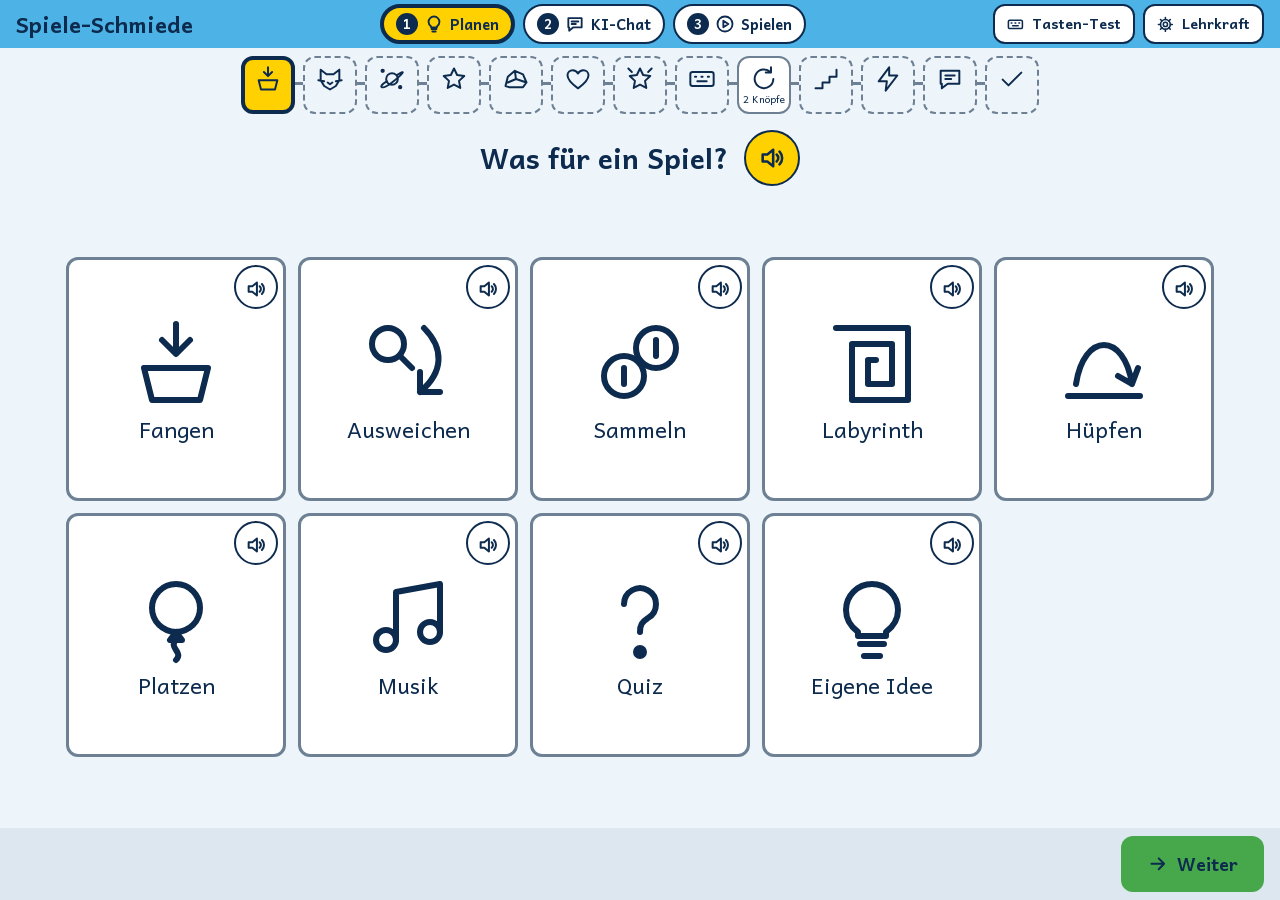
==== index.html @ 3419789c "Code überarbeiten führt zum Planen; Änderungen liegen beim Wechsel in den Chat im Zwischenspeicher C" ====
<!DOCTYPE html>
<html lang="de">
<head>
<meta charset="UTF-8">
<meta name="viewport" content="width=device-width, initial-scale=1">
<title>Spiele-Schmiede</title>
<link rel="manifest" href="manifest.webmanifest">
<link rel="apple-touch-icon" href="icon-180.png">
<meta name="apple-mobile-web-app-capable" content="yes">
<meta name="apple-mobile-web-app-title" content="Schmiede">
<link rel="stylesheet" href="design.css?v=15">
<link rel="stylesheet" href="style.css?v=15">
</head>
<body>
<header>
  <h1>Spiele-Schmiede</h1>
  <div class="phasen" data-aktiv="1"></div>
  <nav>
    <button class="knopf leise" id="btnTasten" data-symbol="tasten">Tasten-Test</button>
    <button class="knopf leise" id="btnLehrer" data-symbol="zahnrad">Lehrkraft</button>
  </nav>
</header>

<ol id="schritte" aria-label="Schritte"></ol>

<main>
  <div class="frage">
    <h2 id="frage" tabindex="-1"></h2>
    <button class="ton" id="frageTon" aria-label="Frage vorlesen" data-symbol="ton"></button>
  </div>
  <div id="inhalt"></div>
</main>

<footer>
  <button class="knopf leise" id="btnZurueck" data-symbol="zurueck">Zurück</button>
  <button class="knopf gruen" id="btnWeiter" data-symbol="weiter">Weiter</button>
</footer>

<dialog id="fenster">
  <div class="fensterkopf">
    <h2 id="fensterTitel"></h2>
    <button class="knopf leise" id="fensterZu" data-symbol="kreuz">Schließen</button>
  </div>
  <div id="fensterInhalt"></div>
</dialog>

<dialog id="chatFenster" class="voll" aria-label="Schritt 2: KI-Chat">
  <div class="leiste">
    <div class="phasen" data-aktiv="2"></div>
    <button class="knopf leise" id="btnNeuScan" data-symbol="qr" hidden>QR-Code</button>
  </div>
  <div id="scanner" hidden>
    <p class="auftrag">Halte den QR-Code vor die Kamera.</p>
    <video id="kamera" playsinline muted aria-label="Kamerabild"></video>
  </div>
  <div id="keinChat" hidden>
    <button class="knopf riesig" id="btnScan" data-symbol="qr">QR-Code scannen</button>
  </div>
  <button class="knopf leise" id="btnCode" data-symbol="tasten">Ich tippe den Code ein</button>
  <div id="fremd" hidden>
    <p class="fremdschild">Hier bist du im <b>AIS-Chat</b></p>
    <iframe id="chatRahmen" title="AIS-Chat" allow="clipboard-write; clipboard-read; microphone"></iframe>
  </div>
  <p id="chatHinweis" role="status"></p>
  <div id="anleitung" hidden>
    <div class="auftragszeile">
      <button class="ton" id="auftragTon" aria-label="Anleitung vorlesen" data-symbol="ton"></button>
    </div>
    <ol id="auftraege"></ol>
    <div class="abschluss">
      <button class="knopf leise" id="btnErledigt" role="checkbox" aria-checked="false"><span class="kasten" data-symbol="haken"></span>Alles erledigt: Mein Code ist kopiert.</button>
      <button class="knopf gruen" id="btnStarten" data-symbol="start" disabled>Spiel starten</button>
    </div>
  </div>
</dialog>

<dialog id="spielFenster" class="voll" aria-label="Schritt 3: Spielen">
  <div class="leiste">
    <div class="phasen" data-aktiv="3"></div>
    <div class="werkzeug" id="werkzeug">
      <button class="knopf gruen" id="btnVoll" data-symbol="bild">Vollbild</button>
      <button class="knopf leise" id="btnNochmal" data-symbol="neu">Neu starten</button>
      <button class="knopf orange" id="btnKaputt" data-symbol="reparieren">Code überarbeiten</button>
      <button class="knopf leise" id="btnAnsehen" data-symbol="editor">Code ansehen</button>
    </div>
  </div>
  <div id="einfuegen">
    <p id="spielHinweis" class="meldung" role="status"></p>
    <button class="knopf gruen riesig" id="btnEinfuegen" data-symbol="start">Einfügen und spielen</button>
    <textarea id="codeFeld" aria-label="Code hier einsetzen" hidden placeholder="Hier tippen, dann „Einsetzen“" autocomplete="off" autocorrect="off" autocapitalize="off" spellcheck="false"></textarea>
    <button class="knopf leise" id="btnAltes" data-symbol="zurueck">Letztes Spiel</button>
  </div>
  <div id="buehne" hidden>
    <iframe id="spielRahmen" title="Mein Spiel" sandbox="allow-scripts allow-modals" allow="fullscreen" hidden></iframe>
    <button class="knopf leise" id="btnKlein" data-symbol="kreuz" aria-label="Vollbild beenden" hidden></button>
  </div>
</dialog>

<dialog id="editorFenster" class="voll" aria-label="HTML-Editor">
  <div class="chatkopf">
    <button class="knopf" id="editorZu" data-symbol="zurueck">Zurück zum Spiel</button>
  </div>
  <iframe id="editorRahmen" title="HTML-Editor" allow="fullscreen; clipboard-read; clipboard-write"></iframe>
</dialog>

<noscript>Diese App braucht JavaScript.</noscript>
<script src="vendor/jsQR.js"></script>
<script src="symbole.js?v=15"></script>
<script src="app.js?v=15"></script>
<script src="spiel.js?v=15"></script>
</body>
</html>
---- design.css ----
/* ==========================================================================
   Gemeinsames Design der Unterrichts-Apps (Förderschule KME)
   Farben angelehnt an Olympia München 1972 (Otl Aicher):
   sieben Farben plus Weiß, kein Rot, kein Schwarz. Regeln: DESIGN.md
   Diese Datei ist in allen Apps gleich. App-eigenes gehört in style.css.
   Version 3 (Dunkelmodus in Mittelblau)
   ========================================================================== */

:root {
  /* Palette */
  --hellblau:    #4DB2E6;  /* Hauptfarbe, Hauptknopf */
  --blau:        #0067B1;  /* nur Schrift, Links, Linien, Symbole auf Weiß, nie als Fläche */
  --gruen:       #46A84A;  /* „Richtig“, Weiter */
  --hellgruen:   #A6D27A;
  --gelb:        #FFD100;  /* Hinweis, Markierung, Fokus */
  --orange:      #F39200;  /* „Schau noch mal“ */
  --silber:      #B9C1C8;
  --weiss:       #FFFFFF;
  --dunkelblau:  #0D2B4E;  /* Schrift statt Schwarz, auf jeder Farbfläche */

  /* Fachfarben als Signal im Stundenplan. Nur als Fläche mit dunkelblauer Schrift.
     Deutsch ist ein warmes Zinnoberrot, kein Signalrot (4,7 : 1 mit Dunkelblau). */
  --fach-deutsch: #EF6B45;
  --fach-mathe:   var(--hellblau);

  /* Akzent der App: Hauptknöpfe, Auswahl. Standard Hellblau, eine App kann ihre Fachfarbe setzen. */
  --app-akzent:  var(--hellblau);

  /* dunklere Töne für farbige Schrift auf Weiß */
  --gruen-text:  #1E6B2A;
  --orange-text: #9A4F00;
  --gruen-schrift: var(--gruen-text);    /* im Dunkelmodus heller */
  --orange-schrift: var(--orange-text);

  /* Rollen (wechseln im Dunkelmodus) */
  --hg:          #EEF5FA;  /* Seitenhintergrund */
  --karte:       #FFFFFF;  /* Karten, Fenster */
  --flaeche-2:   #DCE7F0;  /* Reiterleiste, leise Flächen */
  --auswahl:     #DCEFFA;  /* ausgewählte Karte */
  --text:        var(--dunkelblau);
  --leise:       #4A5E74;  /* Nebentext, 6,1 : 1 auf --hg */
  --linie:       #D5DEE6;  /* Trennlinien (nur Deko) */
  --rand:        #6E8094;  /* Ränder von Eingabefeldern und Schaltern, mind. 3 : 1 */
  --akzent-text: var(--blau);
  --hinweis-text: var(--orange-text);

  /* Schrift */
  --schrift: "Andika", system-ui, -apple-system, sans-serif;
  --gr-1: 18px;
  --gr-2: 22px;
  --gr-3: 28px;
  --gr-4: 36px;

  /* Abstände (8er-Raster) */
  --a-1: 8px;
  --a-2: 16px;
  --a-3: 24px;
  --a-4: 32px;

  /* Formen */
  --rundung: 12px;
  --rundung-gross: 20px;
  --knopf-hoehe: 56px;
  --rand-breite: 2px;

  color-scheme: light dark;
}

@media (prefers-color-scheme: dark) {
  :root {
    --hg:          #1D4F80;  /* Mittelblau, Text 7,4 : 1 */
    --karte:       #23598D;
    --flaeche-2:   #2A6498;
    --auswahl:     #2F6CA3;
    --text:        #E8F1F8;
    --leise:       #D6E7F5;
    --linie:       #3A80BC;
    --rand:        #B4D2EC;
    --akzent-text: #B5E2FC;  /* Hellblau, aufgehellt, damit Schrift auf Mittelblau 4,5 : 1 erreicht */
    --hinweis-text: #FFC266; /* Orange, aufgehellt */
    --gruen-schrift: #BFE39A;
    --orange-schrift: #FFC266;
  }
}

/* ---------- Grundlage ---------- */
*, *::before, *::after { box-sizing: border-box; }
html, body { margin: 0; }
body {
  font-family: var(--schrift);
  font-size: var(--gr-1);
  line-height: 1.4;
  color: var(--text);
  -webkit-text-size-adjust: 100%;
}
button, input, select, textarea { font: inherit; color: inherit; }
button { cursor: pointer; }
button:disabled { opacity: 0.45; cursor: not-allowed; }
a { color: var(--akzent-text); }

/* Fokus-Rahmen für Taster und Tastatur: Gelb innen, Dunkelblau außen, auf jeder Farbe sichtbar */
:focus-visible {
  outline: 4px solid var(--gelb);
  outline-offset: 0;
  box-shadow: 0 0 0 7px var(--dunkelblau);
}

/* ---------- Knöpfe ---------- */
/* Hauptknopf: Hellblau. Alle Knöpfe mit dunkelblauer Schrift, flach, ohne Schatten. */
.knopf {
  display: inline-flex; align-items: center; justify-content: center; gap: var(--a-1);
  min-height: var(--knopf-hoehe);
  padding: 0 var(--a-3);
  border: var(--rand-breite) solid transparent;
  border-radius: var(--rundung);
  background: var(--app-akzent); color: var(--dunkelblau);
  font-weight: 700; text-decoration: none;
}
.knopf.leise   { background: var(--karte); color: var(--text); border-color: var(--rand); }
.knopf.gruen   { background: var(--gruen); }
.knopf.gelb    { background: var(--gelb); }
.knopf.orange  { background: var(--orange); }

/* Symbole: eigene Linien-SVGs, Farbe = Schriftfarbe */
.symbol {
  width: 1.2em; height: 1.2em; flex: none; vertical-align: -0.2em;
  fill: none; stroke: currentColor; stroke-width: 2.2; stroke-linecap: round; stroke-linejoin: round;
}

/* ---------- Ruhige Bewegung, wenn das iPad es so eingestellt hat ----------
   Langsame Anzeigen, die etwas bedeuten (z. B. ein ablaufender Zeitbalken),
   bekommen die Klasse .bewegung-erlaubt und laufen weiter. */
@media (prefers-reduced-motion: reduce) {
  *:not(.bewegung-erlaubt), *::before, *::after {
    animation-duration: 0.01ms !important;
    animation-iteration-count: 1 !important;
    transition-duration: 0.01ms !important;
    scroll-behavior: auto !important;
  }
}
---- style.css ----
@font-face { font-family: "Andika"; font-weight: 400; font-display: swap; src: url("schriften/andika-400.woff2") format("woff2"); }
@font-face { font-family: "Andika"; font-weight: 700; font-display: swap; src: url("schriften/andika-700.woff2") format("woff2"); }

body { background: var(--hg); height: 100vh; height: 100dvh; overflow: hidden; display: flex; flex-direction: column; }
header { display: flex; flex-wrap: wrap; align-items: center; justify-content: space-between; gap: var(--a-1);
  padding: var(--a-1) var(--a-2); background: var(--hellblau); color: var(--dunkelblau); }
h1 { margin: 0; font-size: var(--gr-2); }
h2 { margin: 0; font-size: var(--gr-3); }
h3 { font-size: var(--gr-2); margin: var(--a-3) 0 var(--a-1); }
nav { display: flex; gap: var(--a-1); }
nav .knopf { min-height: 48px; padding: 0 12px; font-size: 16px; }
header .knopf.leise { background: var(--weiss); color: var(--dunkelblau); border-color: var(--dunkelblau); }

.phasen { display: flex; gap: var(--a-1); justify-content: center; }
.phase { display: flex; align-items: center; gap: var(--a-1); min-height: 52px; padding: 0 var(--a-2); border: 2px solid var(--dunkelblau); border-radius: 999px;
  background: var(--weiss); color: var(--dunkelblau); font-weight: 700; }
.phase b { display: grid; place-items: center; width: 28px; height: 28px; border-radius: 50%; background: var(--dunkelblau); color: var(--weiss); }
.phase svg { width: 26px; height: 26px; }
.phase[aria-current] { background: var(--gelb); border-width: 5px; }

#schritte { flex: none; display: flex; gap: 8px; list-style: none; margin: 0 auto; padding: var(--a-1); max-width: 100%; overflow-x: auto; position: relative; }
#schritte li { position: relative; flex: none; }
#schritte li + li::before { content: ""; position: absolute; left: -8px; top: 26px; width: 8px; height: 3px; background: var(--rand); }
#schritte button { width: 54px; height: 58px; display: flex; flex-direction: column; align-items: center; justify-content: center; padding: 2px;
  border: 2px dashed var(--rand); border-radius: var(--rundung); background: transparent; }
#schritte button.fertig { border-style: solid; background: var(--karte); }
#schritte button[aria-current] { background: var(--gelb); color: var(--dunkelblau); border: 4px solid var(--dunkelblau); }
#schritte svg { width: 28px; height: 28px; flex: none; stroke-width: 1.7; }
#schritte span { font-size: 10px; line-height: 1.2; max-width: 100%; height: 13px; overflow: hidden; white-space: nowrap; text-overflow: ellipsis; }

main { flex: 1; min-height: 0; overflow: auto; display: flex; flex-direction: column; width: 100%; max-width: 1180px; margin: 0 auto; padding: var(--a-1) var(--a-2); }
.frage { display: flex; align-items: center; justify-content: center; gap: var(--a-2); margin-bottom: var(--a-1); text-align: center; }
#inhalt { flex: 1; min-height: 0; display: flex; flex-direction: column; gap: var(--a-1); }
#inhalt.mitte { justify-content: safe center; }
.ton { width: 56px; height: 56px; flex: none; border-radius: 50%; border: 2px solid var(--dunkelblau); background: var(--gelb); color: var(--dunkelblau); padding: 12px; }
.ton svg { width: 100%; height: 100%; }

.raster { display: grid; gap: 12px; grid-template-columns: repeat(var(--quer, 5), minmax(0, 1fr)); grid-template-rows: repeat(var(--zquer, 2), minmax(0, 1fr)); }
#inhalt .raster { flex: 1; min-height: 0; max-height: calc(var(--zquer) * 250px); margin-block: auto; width: 100%; }
@media (orientation: portrait) {
  .raster { grid-template-columns: repeat(var(--hoch, 3), minmax(0, 1fr)); grid-template-rows: repeat(var(--zhoch, 3), minmax(0, 1fr)); }
  #inhalt .raster { max-height: calc(var(--zhoch) * 230px); }
}
.kachel { position: relative; display: flex; min-height: 0; }
.wahl { flex: 1; min-height: 0; overflow: hidden; display: flex; flex-direction: column; align-items: center; justify-content: center; gap: 4px; padding: 6px;
  border: 3px solid var(--rand); border-radius: var(--rundung); background: var(--karte); font-size: var(--gr-2); line-height: 1.2; }
.wahl svg { flex: 0 1 96px; min-height: 28px; width: 96px; stroke-width: 1.5; }
.wahl[aria-pressed="true"] { background: var(--gelb); color: var(--dunkelblau); border: 6px solid var(--dunkelblau); }
.kachel .ton { position: absolute; top: 8px; right: 8px; width: 44px; height: 44px; padding: 9px; background: var(--weiss); }
.raster.fehler { --quer: 6; --hoch: 4; grid-template-rows: none; grid-auto-rows: 104px; }
.raster.fehler .wahl { font-size: 15px; justify-content: flex-end; }
.raster.fehler .wahl svg { flex-basis: 40px; width: 40px; }
.raster.fehler .kachel .ton { width: 34px; height: 34px; padding: 6px; top: 5px; right: 5px; }
#mehr { height: 56px; min-height: 56px; }
#fensterInhalt h3 { margin: var(--a-1) 0 4px; font-size: var(--gr-1); }
#fensterInhalt > p:last-child { margin-bottom: 0; }

label { display: block; }
textarea, input[type=url] { width: 100%; padding: var(--a-2); border: 2px solid var(--rand); border-radius: var(--rundung); background: var(--karte); }
textarea { min-height: 72px; resize: none; }
#eigen { flex: none; height: 72px; }
#wunsch { height: 180px; }

.zettel { flex: none; display: grid; grid-template-columns: repeat(auto-fit, minmax(150px, 1fr)); gap: var(--a-1); margin: 0; padding: 0; list-style: none; }
.zettel span { display: -webkit-box; -webkit-box-orient: vertical; -webkit-line-clamp: 2; overflow: hidden; overflow-wrap: anywhere; }
.zettel button { width: 100%; height: 100%; min-height: 56px; display: flex; align-items: center; gap: 6px; padding: 4px var(--a-1); text-align: left; font-size: 15px; line-height: 1.2;
  border: 2px solid var(--rand); border-radius: var(--rundung); background: var(--karte); }
.zettel svg { flex: none; width: 32px; height: 32px; stroke-width: 1.6; }
.reihe { display: flex; flex-wrap: wrap; gap: var(--a-2); justify-content: center; align-items: center; margin: var(--a-2) 0; }
.reihe.links { justify-content: flex-start; }
.gross { min-height: 80px; font-size: var(--gr-2); }
pre { white-space: pre-wrap; font: inherit; background: var(--karte); border: 2px solid var(--linie); border-radius: var(--rundung); padding: var(--a-2); user-select: text; }
.meldung { margin: 0; text-align: center; font-size: var(--gr-2); min-height: 1.4em; }

footer { flex: none; display: flex; justify-content: space-between; gap: var(--a-1); padding: var(--a-1) var(--a-2) max(var(--a-1), env(safe-area-inset-bottom)); background: var(--flaeche-2); }
footer [hidden] { display: none; }
footer .weg { visibility: hidden; }

dialog { width: min(820px, calc(100vw - 32px)); max-height: calc(100dvh - 32px); border: 3px solid var(--dunkelblau); border-radius: var(--rundung-gross);
  background: var(--hg); color: var(--text); padding: var(--a-2); }
dialog::backdrop { background: rgba(13, 43, 78, .7); }
.fensterkopf { display: flex; justify-content: space-between; align-items: center; gap: var(--a-2); margin-bottom: var(--a-2); }

.tastenfeld { display: grid; grid-template-columns: repeat(3, 96px); gap: var(--a-1); justify-content: center; }
.taste { height: 96px; display: grid; place-items: center; border: 3px solid var(--rand); border-radius: var(--rundung); background: var(--karte); }
.taste svg { width: 56px; height: 56px; }
.taste.an { background: var(--gruen); color: var(--dunkelblau); border: 6px solid var(--dunkelblau); }
.taste.breit { grid-column: 1 / -1; }

dialog.voll[open] { display: flex; flex-direction: column; gap: var(--a-1); width: 100vw; max-width: none; height: 100vh; height: 100dvh; max-height: none; border: 0; border-radius: 0; padding: var(--a-1); }
dialog.voll [hidden] { display: none !important; }
.leiste { display: flex; flex-wrap: wrap; align-items: center; justify-content: space-between; gap: var(--a-1); }
.werkzeug { display: flex; flex-wrap: wrap; gap: var(--a-1); }
.leiste .knopf { min-height: 48px; padding: 0 12px; font-size: 16px; }
dialog .leiste .phasen { margin-inline: auto; }
#scanner, #keinChat { flex: 1; min-height: 0; display: flex; flex-direction: column; align-items: center; justify-content: center; gap: var(--a-2); }
#kamera { flex: 1; min-height: 0; width: 100%; object-fit: contain; }
.auftrag { margin: 0; font-size: var(--gr-3); text-align: center; }
#btnCode { align-self: center; flex: none; }
/* Fremder Bereich: lila Rahmen wie das AIS-Chat-Logo. Eigener Bereich: Hellblau der Spiele-Schmiede. */
#fremd { flex: 1; min-height: 0; display: flex; flex-direction: column; border: 6px solid #45297A; border-radius: var(--rundung); background: #45297A; }
.fremdschild { margin: 0; padding: 0 0 4px; text-align: center; color: #fff; font-size: 16px; }
#chatRahmen, #spielRahmen, #editorRahmen { flex: 1; min-height: 0; width: 100%; border: 0; border-radius: var(--rundung); background: #fff; }
#chatHinweis { margin: 0; text-align: center; }
#chatHinweis:empty { display: none; }
#anleitung { flex: none; display: flex; flex-direction: column; gap: var(--a-1); padding: var(--a-1) var(--a-2); border-radius: var(--rundung); background: var(--hellblau); color: var(--dunkelblau); }
.appschild { margin: 0; font-size: var(--gr-1); font-weight: 700; }
.auftragszeile { display: flex; align-items: center; justify-content: center; gap: var(--a-2); }
.auftragszeile .ton { width: 44px; height: 44px; padding: 9px; }
#auftraege { display: grid; grid-template-columns: repeat(3, minmax(0, 1fr)); gap: var(--a-1); margin: 0; padding: 0; list-style: none; }
#auftraege li { display: flex; align-items: center; gap: var(--a-1); padding: 6px var(--a-1); border-radius: var(--rundung); background: var(--weiss); font-size: 16px; line-height: 1.25; }
#auftraege b { flex: none; display: grid; place-items: center; width: 30px; height: 30px; border-radius: 50%; background: var(--dunkelblau); color: var(--weiss); }
#auftraege svg { flex: none; width: 30px; height: 30px; }
.abschluss { display: flex; flex-wrap: wrap; justify-content: center; align-items: center; gap: var(--a-1) var(--a-3); }
.abschluss .knopf { min-height: 60px; }
#btnErledigt { background: var(--weiss); color: var(--dunkelblau); border: 3px solid var(--dunkelblau); }
.kasten { display: grid; place-items: center; width: 36px; height: 36px; border: 3px solid var(--dunkelblau); border-radius: 6px; }
.kasten svg { width: 28px; height: 28px; stroke-width: 3.5; visibility: hidden; }
#btnErledigt[aria-checked="true"] { background: var(--gelb); }
#btnErledigt[aria-checked="true"] svg { visibility: visible; }
#btnStarten:disabled { background: var(--silber); }
.phase:disabled { opacity: .4; }
@media (orientation: portrait) { #auftraege { grid-template-columns: 1fr; } }
#einfuegen { flex: 1; min-height: 0; overflow: auto; display: flex; flex-direction: column; align-items: center; justify-content: center; gap: var(--a-2); }
.riesig { min-height: 96px; padding: 0 48px; font-size: var(--gr-3); }
#codeFeld { max-width: 640px; height: 80px; flex: none; }
#btnEinfuegen { flex: 1; max-height: 60vh; width: min(100%, 900px); flex-direction: column; gap: var(--a-3); font-size: 56px; border-radius: var(--rundung-gross); }
#btnEinfuegen svg { width: 140px; height: 140px; stroke-width: 1.5; }
dialog.spielt[open] { padding: 0; gap: 0; }
dialog.spielt .leiste { display: none; }
dialog.spielt #spielRahmen { border-radius: 0; }
#buehne { position: relative; flex: 1; min-height: 0; display: flex; flex-direction: column; background: #fff; }
#btnKlein { position: absolute; top: 6px; right: 6px; z-index: 2; width: 44px; min-height: 44px; padding: 0; border-radius: 50%; opacity: .45; }

@media (max-width: 1100px) {
  h1 { position: absolute; width: 1px; height: 1px; overflow: hidden; clip-path: inset(50%); }
}
@media (max-width: 520px) {
  h2 { font-size: var(--gr-2); }
  .phase { padding: 0 8px; gap: 4px; font-size: 14px; }
  .phase svg { display: none; }
  .wahl { font-size: 16px; }
  .kachel .ton { width: 34px; height: 34px; padding: 6px; top: 4px; right: 4px; }
  footer { padding: var(--a-2) var(--a-1); }
  footer .knopf { padding: 0 12px; gap: 4px; font-size: 16px; }
}

/* ---------- Kompakt: möglichst viel Platz für AIS-Chat und Spiel ---------- */
header { padding: 4px var(--a-2); }
.phase { min-height: 40px; padding: 0 12px; gap: 6px; font-size: 15px; }
.phase b { width: 22px; height: 22px; font-size: 13px; }
.phase svg { width: 20px; height: 20px; }
.phase[aria-current] { border-width: 4px; }
header nav .knopf, .leiste .knopf { min-height: 40px; font-size: 14px; }
dialog.voll[open] { gap: 4px; padding: 4px; }
dialog.spielt[open] { padding: 0; gap: 0; }
#fremd { border-width: 3px; }
.fremdschild { font-size: 13px; line-height: 1.3; padding-bottom: 2px; }
#anleitung { flex-direction: row; flex-wrap: wrap; align-items: center; justify-content: center; gap: 6px 8px; padding: 6px; }
.auftragszeile .ton { width: 40px; height: 40px; padding: 8px; }
#auftraege { display: flex; flex-wrap: wrap; justify-content: center; gap: 6px; }
#auftraege li { gap: 6px; padding: 3px 8px; min-height: 40px; font-size: 14px; }
#auftraege b { width: 22px; height: 22px; font-size: 13px; }
#auftraege svg { width: 22px; height: 22px; }
#auftraege .kopierzeichen svg { width: 30px; height: 30px; color: #45297A; stroke-width: 2; }
.abschluss { gap: 6px var(--a-2); flex-basis: 100%; }
.abschluss .knopf { min-height: 44px; font-size: 16px; }
.kasten { width: 26px; height: 26px; border-width: 2px; }
.kasten svg { width: 20px; height: 20px; }
@media (orientation: portrait) { #auftraege { display: flex; flex-direction: column; flex: 1; } }

#inhalt .raster.fehler { flex: none; max-height: none; margin: 0; grid-template-rows: none; grid-auto-rows: 100px; }
#wunsch.kurz { height: 72px; flex: none; }
@media (orientation: portrait) { .raster.fehler { grid-template-columns: repeat(4, minmax(0, 1fr)); grid-template-rows: none; } }
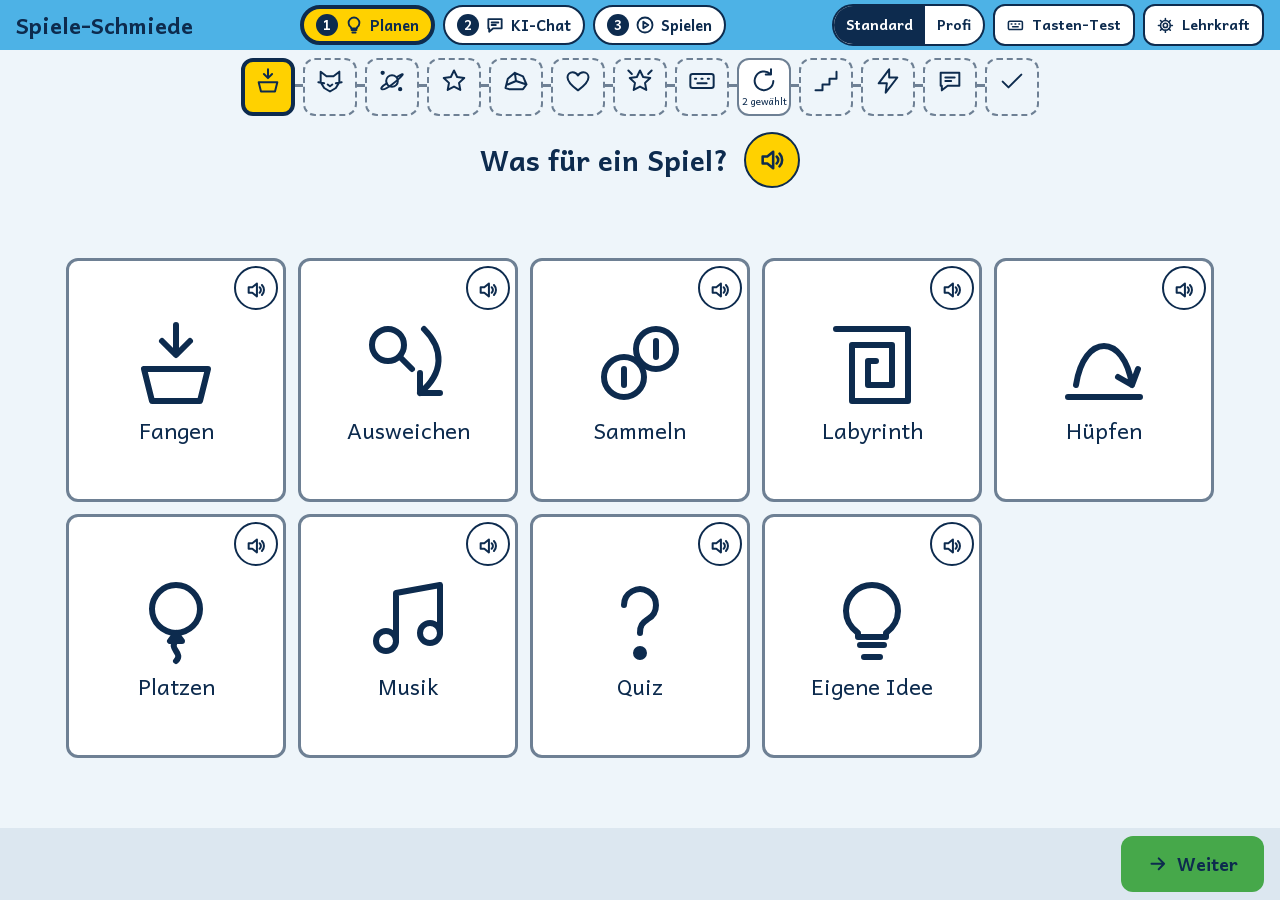
==== commit 0a26710e: "Profi-Modus mit mehr Spielarten und zusätzlichen Planungsschritten Co-Authored-By: Claude Sonnet 5.5" ====
--- a/index.html
+++ b/index.html
@@ -8,14 +8,18 @@
 <link rel="apple-touch-icon" href="icon-180.png">
 <meta name="apple-mobile-web-app-capable" content="yes">
 <meta name="apple-mobile-web-app-title" content="Schmiede">
-<link rel="stylesheet" href="design.css?v=15">
-<link rel="stylesheet" href="style.css?v=15">
+<link rel="stylesheet" href="design.css?v=18">
+<link rel="stylesheet" href="style.css?v=18">
 </head>
 <body>
 <header>
   <h1>Spiele-Schmiede</h1>
   <div class="phasen" data-aktiv="1"></div>
   <nav>
+    <div class="modus" role="group" aria-label="Stufe">
+      <button type="button" id="btnStandard" aria-pressed="true">Standard</button>
+      <button type="button" id="btnProfi" aria-pressed="false">Profi</button>
+    </div>
     <button class="knopf leise" id="btnTasten" data-symbol="tasten">Tasten-Test</button>
     <button class="knopf leise" id="btnLehrer" data-symbol="zahnrad">Lehrkraft</button>
   </nav>
@@ -56,6 +60,7 @@
   <div id="keinChat" hidden>
     <button class="knopf riesig" id="btnScan" data-symbol="qr">QR-Code scannen</button>
   </div>
+  <button class="knopf gruen" id="btnBleiben" data-symbol="zurueck" hidden>Zurück zum Chat</button>
   <button class="knopf leise" id="btnCode" data-symbol="tasten">Ich tippe den Code ein</button>
   <div id="fremd" hidden>
     <p class="fremdschild">Hier bist du im <b>AIS-Chat</b></p>
@@ -105,8 +110,9 @@
 
 <noscript>Diese App braucht JavaScript.</noscript>
 <script src="vendor/jsQR.js"></script>
-<script src="symbole.js?v=15"></script>
-<script src="app.js?v=15"></script>
-<script src="spiel.js?v=15"></script>
+<script src="symbole.js?v=18"></script>
+<script src="profi.js?v=18"></script>
+<script src="app.js?v=18"></script>
+<script src="spiel.js?v=18"></script>
 </body>
 </html>
--- a/style.css
+++ b/style.css
@@ -96,7 +96,7 @@
 #scanner, #keinChat { flex: 1; min-height: 0; display: flex; flex-direction: column; align-items: center; justify-content: center; gap: var(--a-2); }
 #kamera { flex: 1; min-height: 0; width: 100%; object-fit: contain; }
 .auftrag { margin: 0; font-size: var(--gr-3); text-align: center; }
-#btnCode { align-self: center; flex: none; }
+#btnCode, #btnBleiben { align-self: center; flex: none; }
 /* Fremder Bereich: lila Rahmen wie das AIS-Chat-Logo. Eigener Bereich: Hellblau der Spiele-Schmiede. */
 #fremd { flex: 1; min-height: 0; display: flex; flex-direction: column; border: 6px solid #45297A; border-radius: var(--rundung); background: #45297A; }
 .fremdschild { margin: 0; padding: 0 0 4px; text-align: center; color: #fff; font-size: 16px; }
@@ -172,3 +172,12 @@
 #inhalt .raster.fehler { flex: none; max-height: none; margin: 0; grid-template-rows: none; grid-auto-rows: 100px; }
 #wunsch.kurz { height: 72px; flex: none; }
 @media (orientation: portrait) { .raster.fehler { grid-template-columns: repeat(4, minmax(0, 1fr)); grid-template-rows: none; } }
+
+/* ---------- Standard oder Profi ---------- */
+.modus { display: flex; border: 2px solid var(--dunkelblau); border-radius: 999px; overflow: hidden; background: var(--weiss); }
+.modus button { min-height: 38px; padding: 0 12px; border: 0; background: transparent; color: var(--dunkelblau); font-size: 14px; font-weight: 700; }
+.modus button[aria-pressed="true"] { background: var(--dunkelblau); color: var(--weiss); }
+.zettel.viele { grid-template-columns: repeat(auto-fill, minmax(120px, 1fr)); gap: 4px; }
+.zettel.viele button { min-height: 40px; padding: 2px 6px; font-size: 12px; }
+.zettel.viele svg { width: 22px; height: 22px; }
+.zettel.viele span { -webkit-line-clamp: 1; }
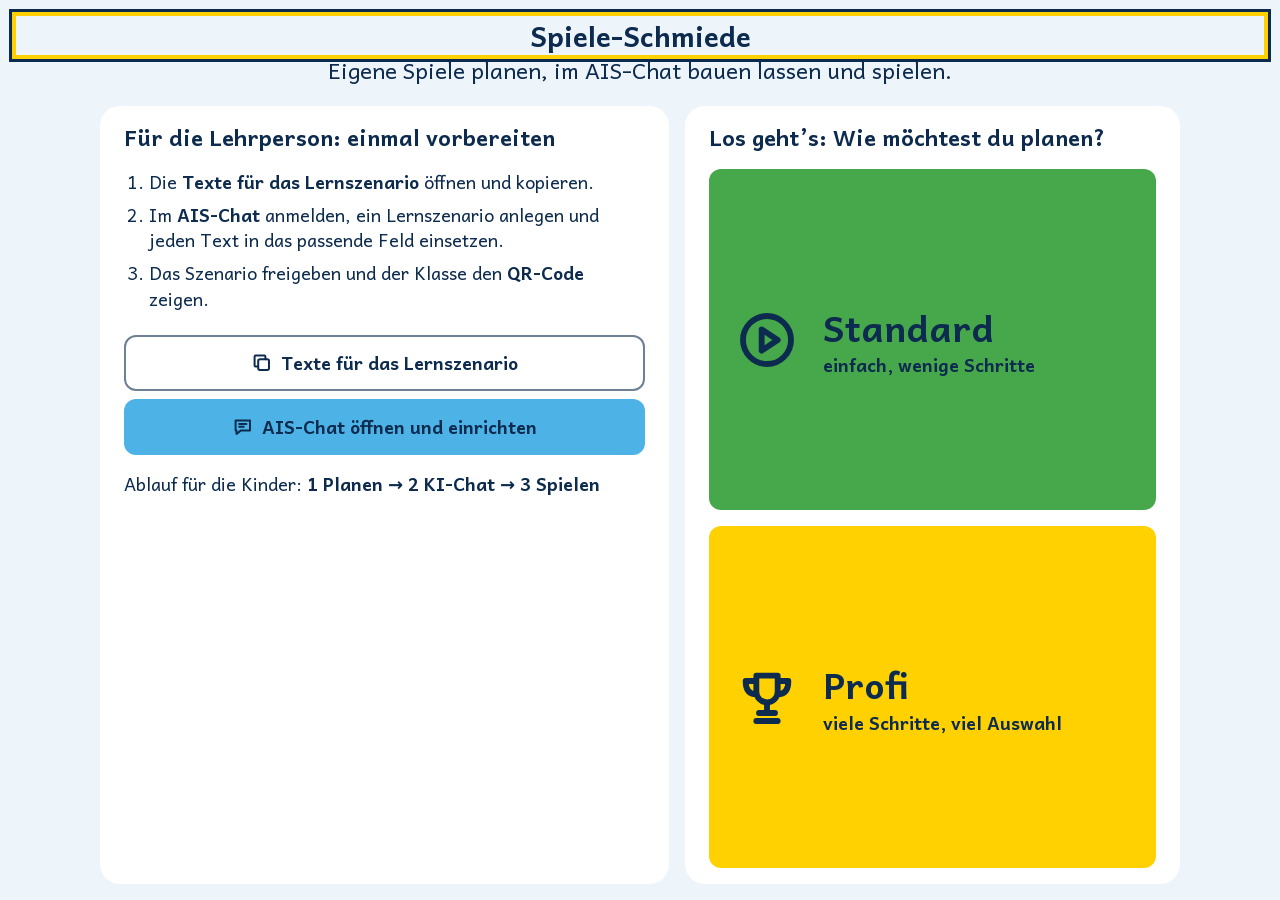
==== commit 5e553207: "Startseite mit Hinweisen für die Lehrperson und Wahl Standard oder Profi Co-Authored-By: Claude Sonn" ====
--- a/index.html
+++ b/index.html
@@ -8,8 +8,8 @@
 <link rel="apple-touch-icon" href="icon-180.png">
 <meta name="apple-mobile-web-app-capable" content="yes">
 <meta name="apple-mobile-web-app-title" content="Schmiede">
-<link rel="stylesheet" href="design.css?v=18">
-<link rel="stylesheet" href="style.css?v=18">
+<link rel="stylesheet" href="design.css?v=20">
+<link rel="stylesheet" href="style.css?v=20">
 </head>
 <body>
 <header>
@@ -108,11 +108,39 @@
   <iframe id="editorRahmen" title="HTML-Editor" allow="fullscreen; clipboard-read; clipboard-write"></iframe>
 </dialog>
 
+<dialog id="startFenster" class="voll" aria-labelledby="startTitel">
+  <div class="startkopf">
+    <h2 id="startTitel" tabindex="-1">Spiele-Schmiede</h2>
+    <p>Eigene Spiele planen, im AIS-Chat bauen lassen und spielen.</p>
+  </div>
+  <div class="startinhalt">
+    <section class="lehrinfo" aria-labelledby="lehrTitel">
+      <h3 id="lehrTitel">Für die Lehrperson: einmal vorbereiten</h3>
+      <ol>
+        <li>Die <b>Texte für das Lernszenario</b> öffnen und kopieren.</li>
+        <li>Im <b>AIS-Chat</b> anmelden, ein Lernszenario anlegen und jeden Text in das passende Feld einsetzen.</li>
+        <li>Das Szenario freigeben und der Klasse den <b>QR-Code</b> zeigen.</li>
+      </ol>
+      <div class="startknoepfe">
+        <button type="button" class="knopf leise" id="btnStartTexte" data-symbol="kopieren">Texte für das Lernszenario</button>
+        <a class="knopf" id="linkChat" href="https://app.ais-chat.schule/login" target="_blank" rel="noopener" data-symbol="chat">AIS-Chat öffnen und einrichten</a>
+      </div>
+      <p>Ablauf für die Kinder: <b>1 Planen → 2 KI-Chat → 3 Spielen</b></p>
+    </section>
+    <section class="stufen" aria-labelledby="stufenTitel">
+      <h3 id="stufenTitel">Los geht’s: Wie möchtest du planen?</h3>
+      <button type="button" class="knopf gruen stufe" id="startStandard" data-symbol="start"><span><b>Standard</b>einfach, wenige Schritte</span></button>
+      <button type="button" class="knopf gelb stufe" id="startProfi" data-symbol="pokal"><span><b>Profi</b>viele Schritte, viel Auswahl</span></button>
+    </section>
+  </div>
+</dialog>
+
 <noscript>Diese App braucht JavaScript.</noscript>
 <script src="vendor/jsQR.js"></script>
-<script src="symbole.js?v=18"></script>
-<script src="profi.js?v=18"></script>
-<script src="app.js?v=18"></script>
-<script src="spiel.js?v=18"></script>
+<script src="symbole.js?v=20"></script>
+<script src="profi.js?v=20"></script>
+<script src="profi-mehr.js?v=20"></script>
+<script src="app.js?v=20"></script>
+<script src="spiel.js?v=20"></script>
 </body>
 </html>
--- a/style.css
+++ b/style.css
@@ -181,3 +181,19 @@
 .zettel.viele button { min-height: 40px; padding: 2px 6px; font-size: 12px; }
 .zettel.viele svg { width: 22px; height: 22px; }
 .zettel.viele span { -webkit-line-clamp: 1; }
+
+/* ---------- Startseite ---------- */
+#startFenster[open] { overflow: auto; padding: var(--a-2); }
+.startkopf { text-align: center; }
+.startkopf p { margin: 0 0 var(--a-2); font-size: var(--gr-2); }
+.startinhalt { flex: 1; display: grid; grid-template-columns: 1.15fr 1fr; gap: var(--a-2); width: 100%; max-width: 1080px; margin: 0 auto; }
+.startinhalt section { display: flex; flex-direction: column; gap: var(--a-2); padding: var(--a-2) var(--a-3); border-radius: var(--rundung-gross); background: var(--karte); }
+.startinhalt h3 { margin: 0; }
+.startinhalt ol { margin: 0; padding-left: 1.4em; }
+.startinhalt li { margin-bottom: var(--a-1); }
+.startinhalt p { margin: 0; }
+.startknoepfe { display: flex; flex-direction: column; gap: var(--a-1); }
+.stufe { flex: 1; min-height: 110px; justify-content: flex-start; gap: var(--a-3); text-align: left; }
+.stufe .symbol { width: 64px; height: 64px; }
+.stufe b { display: block; font-size: var(--gr-4); }
+@media (orientation: portrait) { .startinhalt { grid-template-columns: 1fr; } .stufen { order: -1; flex: 1; } }
